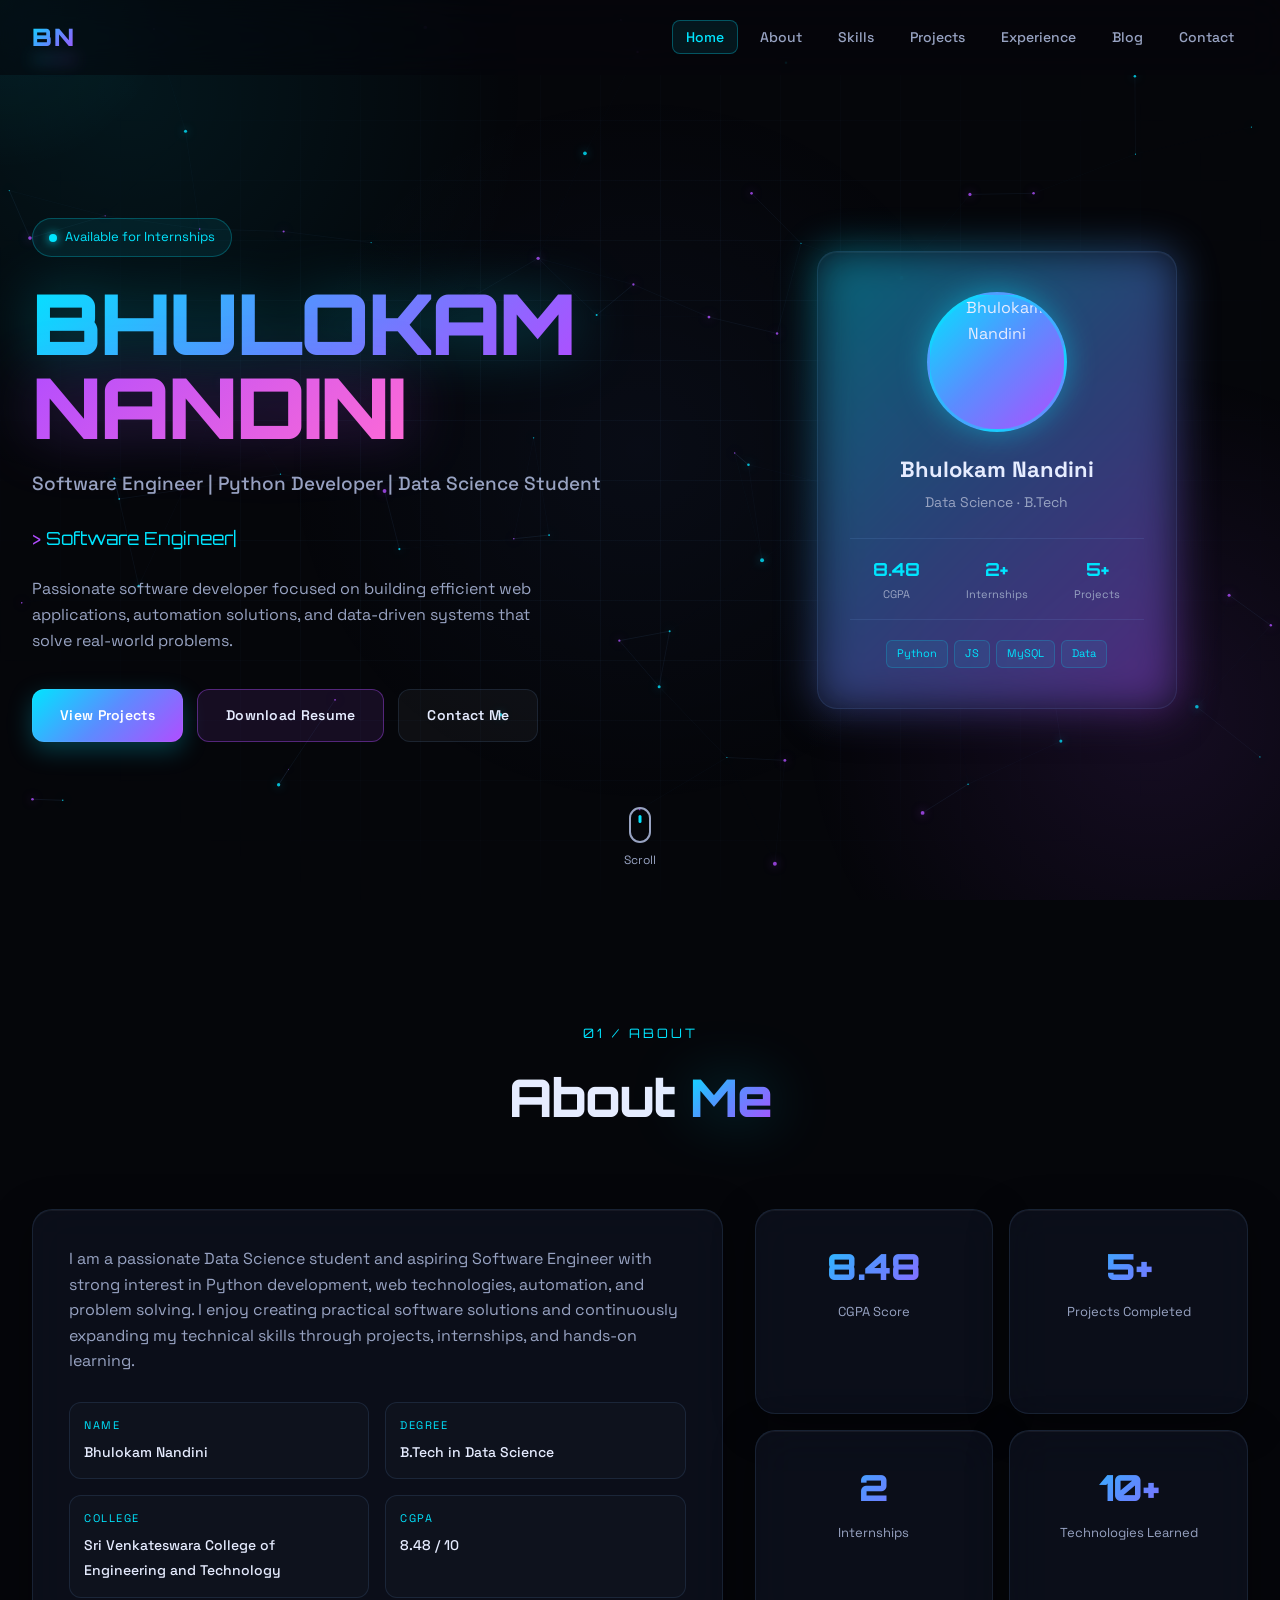
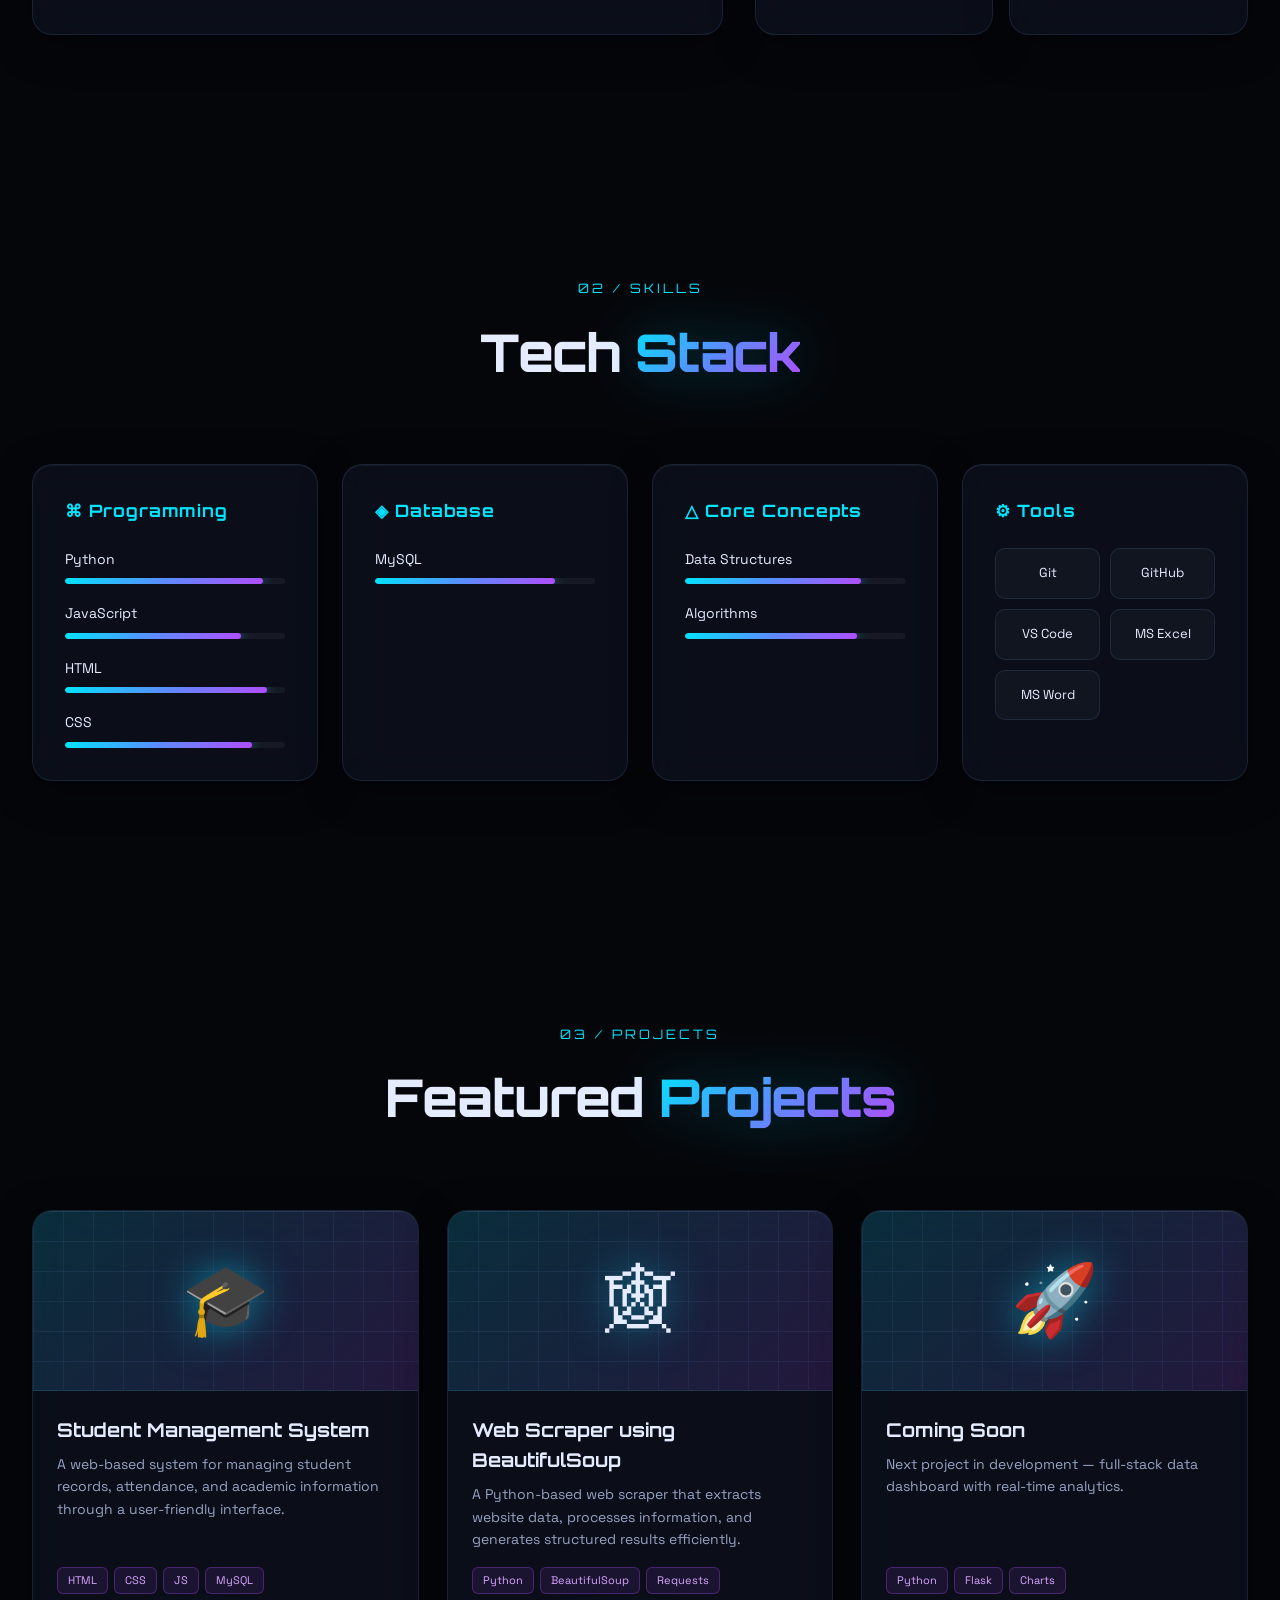
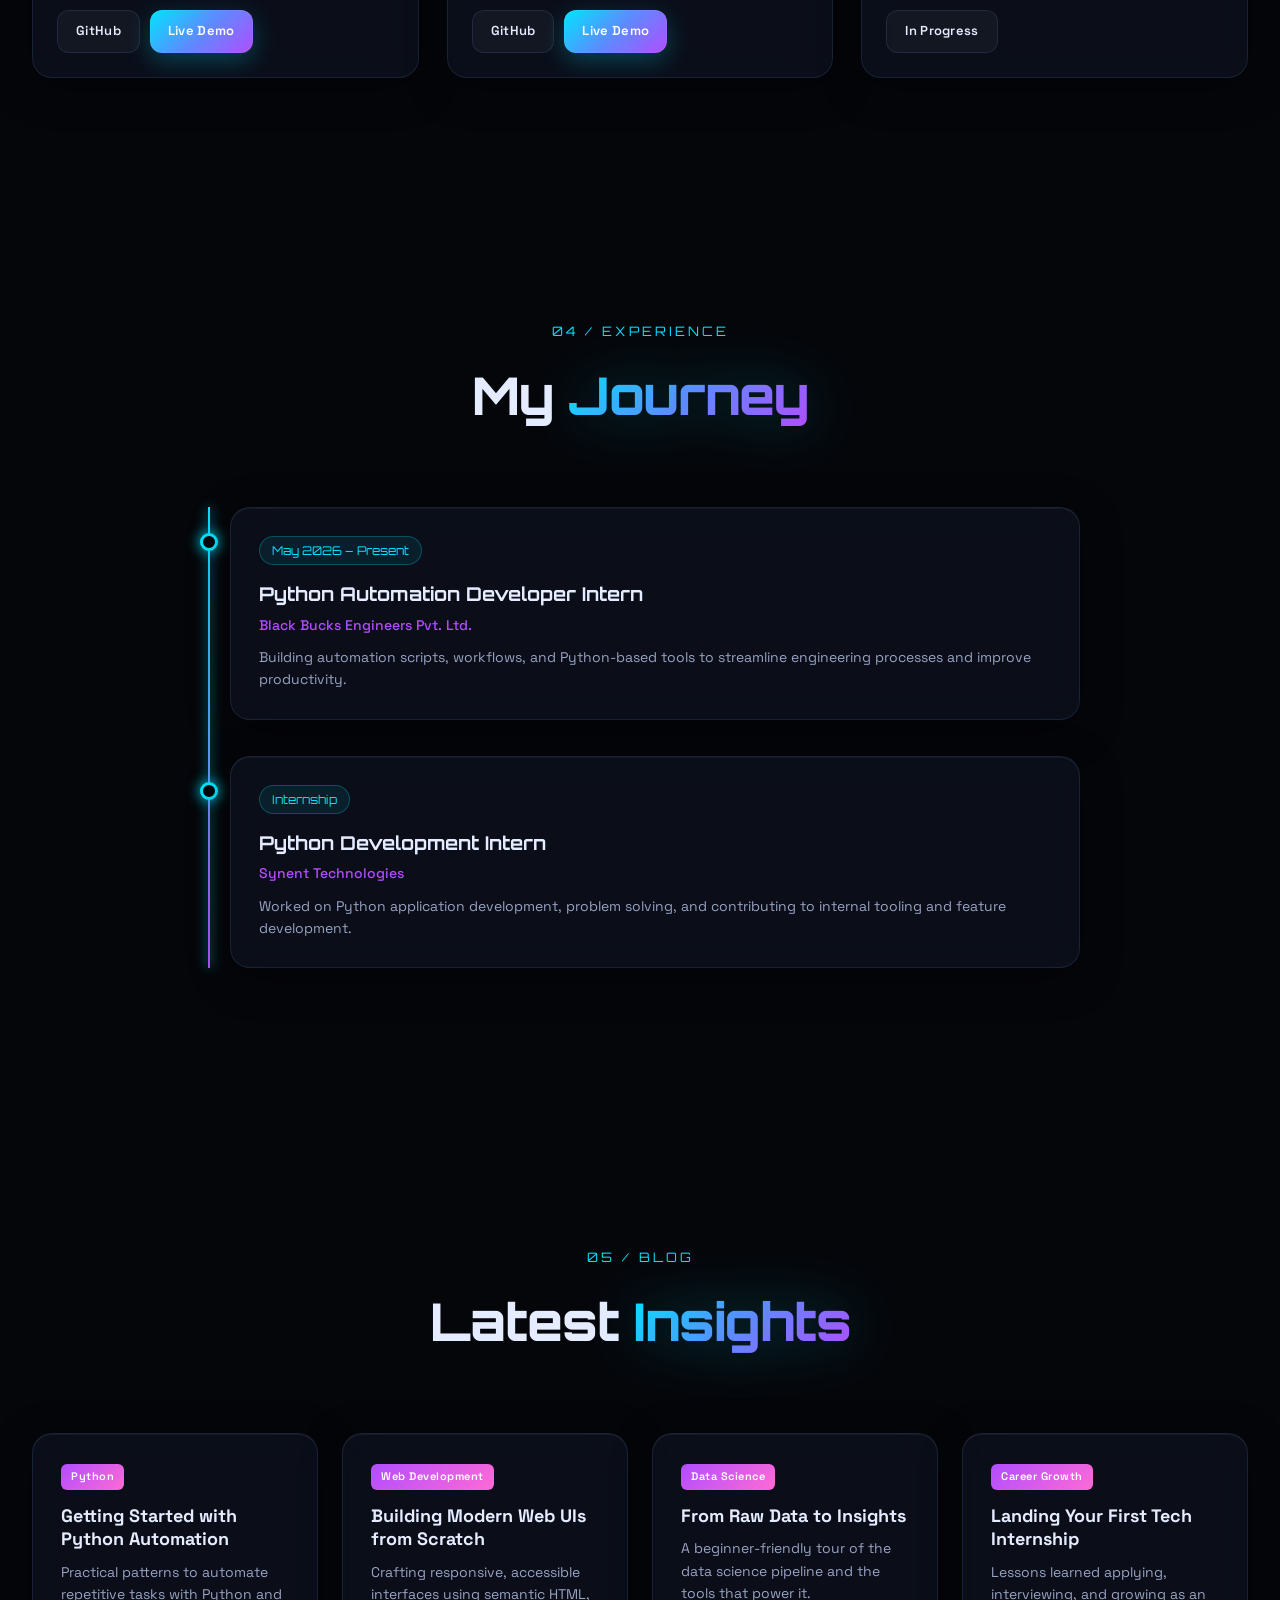
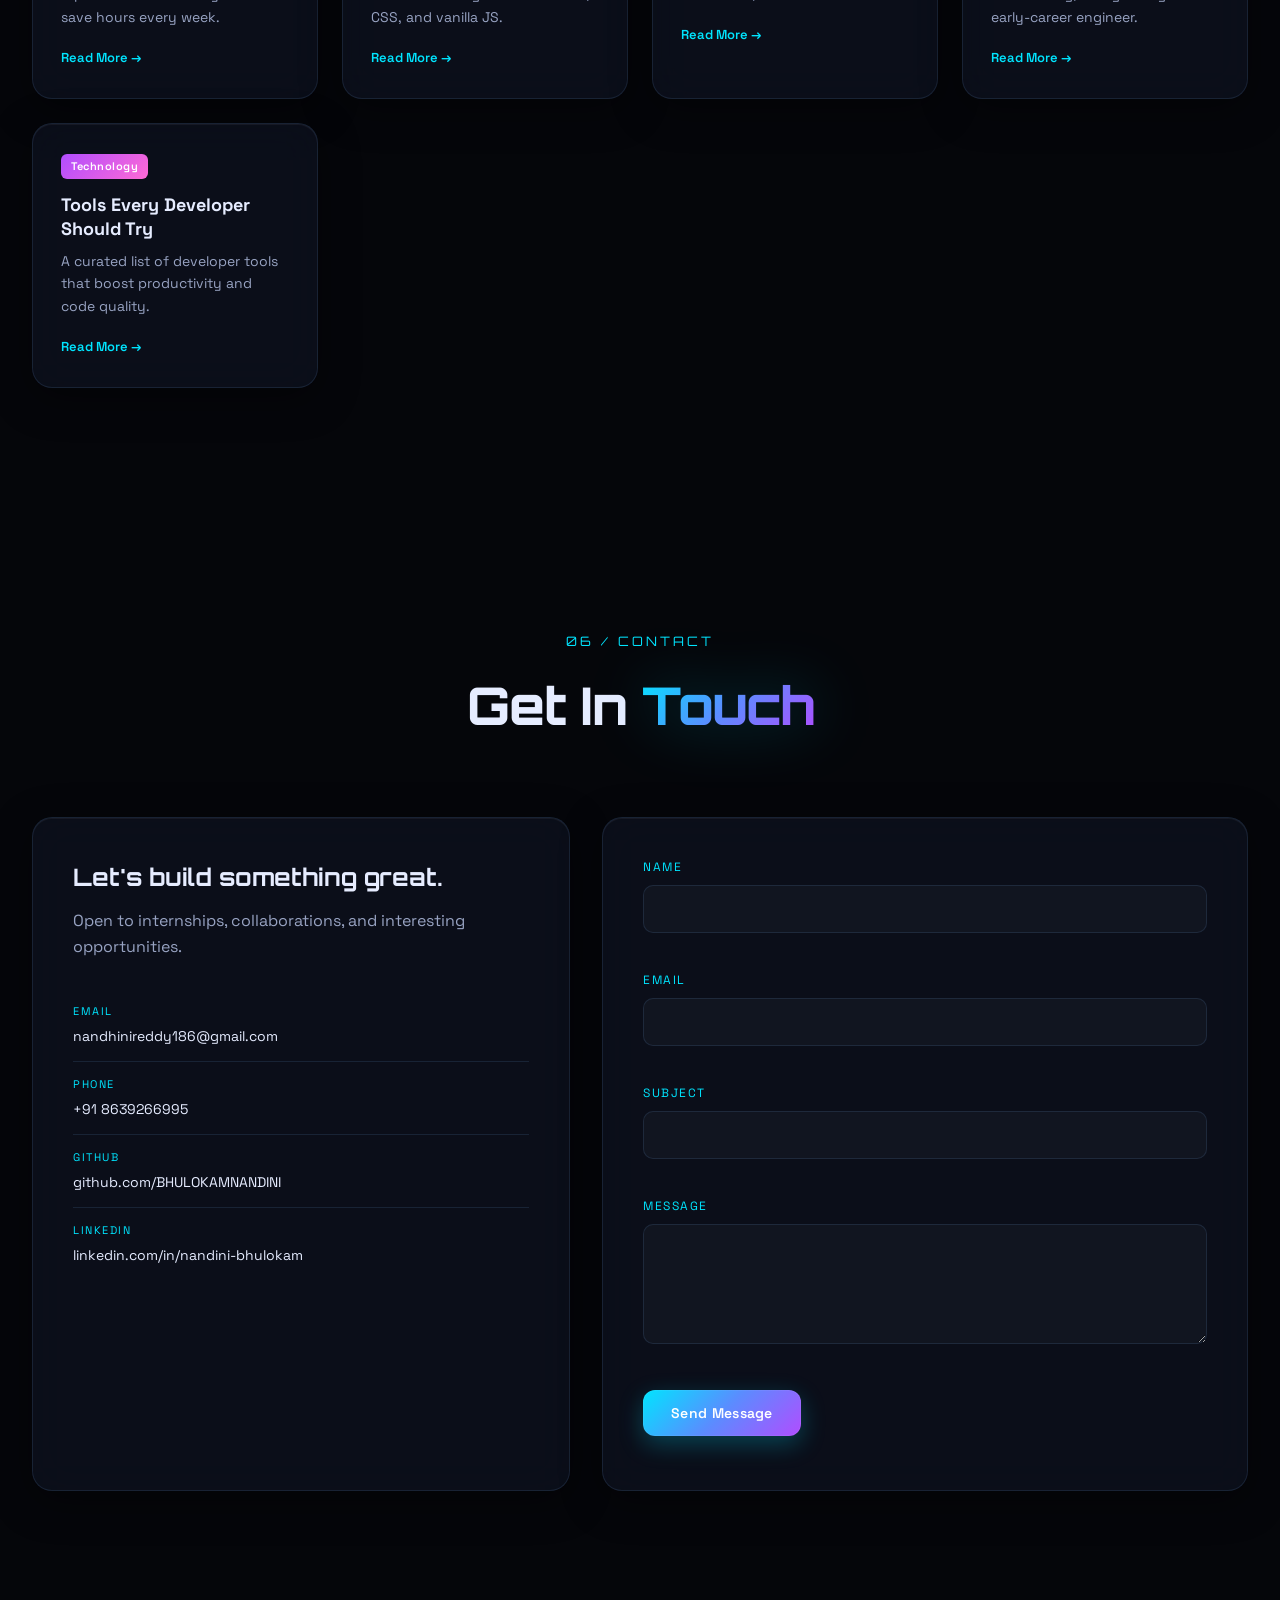
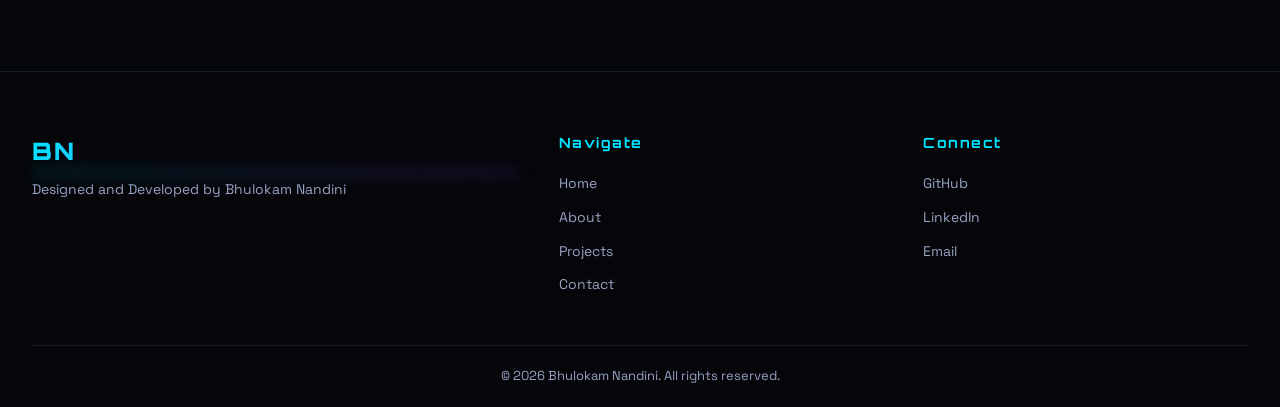
==== index.html @ 3e874768 "Add files via upload" ====
<!DOCTYPE html>
<html lang="en">
<head>
<meta charset="UTF-8" />
<meta name="viewport" content="width=device-width, initial-scale=1.0" />
<meta name="description" content="Bhulokam Nandini — Software Engineer, Python Developer & Data Science Student. Portfolio of projects, skills, and experience." />
<meta name="author" content="Bhulokam Nandini" />
<meta property="og:title" content="Bhulokam Nandini — Developer Portfolio" />
<meta property="og:description" content="Software Engineer | Python Developer | Data Science Student" />
<meta property="og:type" content="website" />
<title>Bhulokam Nandini — Developer Portfolio</title>
<link rel="preconnect" href="https://fonts.googleapis.com" />
<link rel="preconnect" href="https://fonts.gstatic.com" crossorigin />
<link href="https://fonts.googleapis.com/css2?family=Orbitron:wght@500;700;900&family=Space+Grotesk:wght@300;400;500;600;700&display=swap" rel="stylesheet" />
<link rel="stylesheet" href="/style.css" />
</head>
<body>
  <!-- Loading Screen -->
  <div class="loader" id="loader">
    <div class="loader-ring"></div>
    <div class="loader-text">BN</div>
  </div>

  <!-- Scroll Progress -->
  <div class="scroll-progress" id="scrollProgress"></div>

  <!-- Particles Background -->
  <canvas id="particles"></canvas>
  <div class="grid-bg"></div>
  <div class="cursor-glow" id="cursorGlow"></div>

  <!-- Navigation -->
  <nav class="navbar" id="navbar">
    <div class="nav-container">
      <a href="#home" class="logo">BN</a>
      <ul class="nav-links" id="navLinks">
        <li><a href="#home" class="nav-link active">Home</a></li>
        <li><a href="#about" class="nav-link">About</a></li>
        <li><a href="#skills" class="nav-link">Skills</a></li>
        <li><a href="#projects" class="nav-link">Projects</a></li>
        <li><a href="#experience" class="nav-link">Experience</a></li>
        <li><a href="#blog" class="nav-link">Blog</a></li>
        <li><a href="#contact" class="nav-link">Contact</a></li>
      </ul>
      <button class="hamburger" id="hamburger" aria-label="Menu">
        <span></span><span></span><span></span>
      </button>
    </div>
  </nav>

  <!-- Hero -->
  <section id="home" class="hero">
    <div class="hero-content">
      <div class="hero-left reveal">
        <div class="hero-badge">
          <span class="dot"></span> Available for Internships
        </div>
        <h1 class="hero-title">
          <span class="gradient-text">BHULOKAM</span><br />
          <span class="gradient-text-2">NANDINI</span>
        </h1>
        <h2 class="hero-subtitle">Software Engineer | Python Developer | Data Science Student</h2>
        <div class="typing-wrapper">
          <span class="typing-prefix">&gt; </span><span id="typingText"></span><span class="cursor-blink">|</span>
        </div>
        <p class="hero-intro">
          Passionate software developer focused on building efficient web applications, automation
          solutions, and data-driven systems that solve real-world problems.
        </p>
        <div class="hero-buttons">
          <a href="#projects" class="btn btn-primary">View Projects</a>
          <a href="/resume.pdf" download class="btn btn-secondary">Download Resume</a>
          <a href="#contact" class="btn btn-ghost">Contact Me</a>
        </div>
      </div>
      <div class="hero-right reveal">
        <div class="profile-card glass">
          <div class="profile-glow"></div>
          <div class="profile-avatar"><img src="/__l5e/assets-v1/65479c61-33d0-4bfd-a5a3-bbd1268068a1/nandini.jpg" alt="Bhulokam Nandini" /></div>
          <div class="profile-name">Bhulokam Nandini</div>
          <div class="profile-role">Data Science · B.Tech</div>
          <div class="profile-stats">
            <div><strong>8.48</strong><span>CGPA</span></div>
            <div><strong>2+</strong><span>Internships</span></div>
            <div><strong>5+</strong><span>Projects</span></div>
          </div>
          <div class="profile-tags">
            <span>Python</span><span>JS</span><span>MySQL</span><span>Data</span>
          </div>
        </div>
      </div>
    </div>
    <div class="scroll-indicator">
      <span></span>
      <p>Scroll</p>
    </div>
  </section>

  <!-- About -->
  <section id="about" class="section">
    <div class="container">
      <div class="section-header reveal">
        <span class="section-tag">01 / About</span>
        <h2 class="section-title">About <span class="gradient-text">Me</span></h2>
      </div>
      <div class="about-grid">
        <div class="about-text reveal glass">
          <p>
            I am a passionate Data Science student and aspiring Software Engineer with strong
            interest in Python development, web technologies, automation, and problem solving.
            I enjoy creating practical software solutions and continuously expanding my technical
            skills through projects, internships, and hands-on learning.
          </p>
          <div class="info-grid">
            <div><span>Name</span><strong>Bhulokam Nandini</strong></div>
            <div><span>Degree</span><strong>B.Tech in Data Science</strong></div>
            <div><span>College</span><strong>Sri Venkateswara College of Engineering and Technology</strong></div>
            <div><span>CGPA</span><strong>8.48 / 10</strong></div>
          </div>
        </div>
        <div class="stats-grid">
          <div class="stat-card glass reveal">
            <div class="stat-num" data-target="848" data-decimals="2">0</div>
            <div class="stat-label">CGPA Score</div>
          </div>
          <div class="stat-card glass reveal">
            <div class="stat-num" data-target="5">0</div>
            <div class="stat-label">Projects Completed</div>
          </div>
          <div class="stat-card glass reveal">
            <div class="stat-num" data-target="2">0</div>
            <div class="stat-label">Internships</div>
          </div>
          <div class="stat-card glass reveal">
            <div class="stat-num" data-target="10">0</div>
            <div class="stat-label">Technologies Learned</div>
          </div>
        </div>
      </div>
    </div>
  </section>

  <!-- Skills -->
  <section id="skills" class="section">
    <div class="container">
      <div class="section-header reveal">
        <span class="section-tag">02 / Skills</span>
        <h2 class="section-title">Tech <span class="gradient-text">Stack</span></h2>
      </div>
      <div class="skills-grid">
        <div class="skill-category glass reveal">
          <h3>⌘ Programming</h3>
          <div class="skill-list">
            <div class="skill"><span>Python</span><div class="bar"><i style="--w:90%"></i></div></div>
            <div class="skill"><span>JavaScript</span><div class="bar"><i style="--w:80%"></i></div></div>
            <div class="skill"><span>HTML</span><div class="bar"><i style="--w:92%"></i></div></div>
            <div class="skill"><span>CSS</span><div class="bar"><i style="--w:85%"></i></div></div>
          </div>
        </div>
        <div class="skill-category glass reveal">
          <h3>◈ Database</h3>
          <div class="skill-list">
            <div class="skill"><span>MySQL</span><div class="bar"><i style="--w:82%"></i></div></div>
          </div>
        </div>
        <div class="skill-category glass reveal">
          <h3>△ Core Concepts</h3>
          <div class="skill-list">
            <div class="skill"><span>Data Structures</span><div class="bar"><i style="--w:80%"></i></div></div>
            <div class="skill"><span>Algorithms</span><div class="bar"><i style="--w:78%"></i></div></div>
          </div>
        </div>
        <div class="skill-category glass reveal">
          <h3>⚙ Tools</h3>
          <div class="tools-grid">
            <div class="tool">Git</div>
            <div class="tool">GitHub</div>
            <div class="tool">VS Code</div>
            <div class="tool">MS Excel</div>
            <div class="tool">MS Word</div>
          </div>
        </div>
      </div>
    </div>
  </section>

  <!-- Projects -->
  <section id="projects" class="section">
    <div class="container">
      <div class="section-header reveal">
        <span class="section-tag">03 / Projects</span>
        <h2 class="section-title">Featured <span class="gradient-text">Projects</span></h2>
      </div>
      <div class="projects-grid">
        <article class="project-card glass reveal">
          <div class="project-thumb"><span>🎓</span></div>
          <h3>Student Management System</h3>
          <p>A web-based system for managing student records, attendance, and academic information through a user-friendly interface.</p>
          <div class="tech-badges"><span>HTML</span><span>CSS</span><span>JS</span><span>MySQL</span></div>
          <div class="project-links">
            <a href="https://github.com/BHULOKAMNANDINI" target="_blank" rel="noopener" class="btn btn-ghost btn-sm">GitHub</a>
            <a href="#" class="btn btn-primary btn-sm">Live Demo</a>
          </div>
        </article>
        <article class="project-card glass reveal">
          <div class="project-thumb"><span>🕸</span></div>
          <h3>Web Scraper using BeautifulSoup</h3>
          <p>A Python-based web scraper that extracts website data, processes information, and generates structured results efficiently.</p>
          <div class="tech-badges"><span>Python</span><span>BeautifulSoup</span><span>Requests</span></div>
          <div class="project-links">
            <a href="https://github.com/BHULOKAMNANDINI" target="_blank" rel="noopener" class="btn btn-ghost btn-sm">GitHub</a>
            <a href="#" class="btn btn-primary btn-sm">Live Demo</a>
          </div>
        </article>
        <article class="project-card glass reveal coming-soon">
          <div class="project-thumb"><span>🚀</span></div>
          <h3>Coming Soon</h3>
          <p>Next project in development — full-stack data dashboard with real-time analytics.</p>
          <div class="tech-badges"><span>Python</span><span>Flask</span><span>Charts</span></div>
          <div class="project-links">
            <a href="#" class="btn btn-ghost btn-sm">In Progress</a>
          </div>
        </article>
      </div>
    </div>
  </section>

  <!-- Experience -->
  <section id="experience" class="section">
    <div class="container">
      <div class="section-header reveal">
        <span class="section-tag">04 / Experience</span>
        <h2 class="section-title">My <span class="gradient-text">Journey</span></h2>
      </div>
      <div class="timeline">
        <div class="timeline-item reveal">
          <div class="timeline-dot"></div>
          <div class="timeline-card glass">
            <span class="timeline-date">May 2026 – Present</span>
            <h3>Python Automation Developer Intern</h3>
            <h4>Black Bucks Engineers Pvt. Ltd.</h4>
            <p>Building automation scripts, workflows, and Python-based tools to streamline engineering processes and improve productivity.</p>
          </div>
        </div>
        <div class="timeline-item reveal">
          <div class="timeline-dot"></div>
          <div class="timeline-card glass">
            <span class="timeline-date">Internship</span>
            <h3>Python Development Intern</h3>
            <h4>Synent Technologies</h4>
            <p>Worked on Python application development, problem solving, and contributing to internal tooling and feature development.</p>
          </div>
        </div>
      </div>
    </div>
  </section>

  <!-- Blog -->
  <section id="blog" class="section">
    <div class="container">
      <div class="section-header reveal">
        <span class="section-tag">05 / Blog</span>
        <h2 class="section-title">Latest <span class="gradient-text">Insights</span></h2>
      </div>
      <div class="blog-grid">
        <article class="blog-card glass reveal">
          <span class="blog-cat">Python</span>
          <h3>Getting Started with Python Automation</h3>
          <p>Practical patterns to automate repetitive tasks with Python and save hours every week.</p>
          <a href="#" class="read-more">Read More →</a>
        </article>
        <article class="blog-card glass reveal">
          <span class="blog-cat">Web Development</span>
          <h3>Building Modern Web UIs from Scratch</h3>
          <p>Crafting responsive, accessible interfaces using semantic HTML, CSS, and vanilla JS.</p>
          <a href="#" class="read-more">Read More →</a>
        </article>
        <article class="blog-card glass reveal">
          <span class="blog-cat">Data Science</span>
          <h3>From Raw Data to Insights</h3>
          <p>A beginner-friendly tour of the data science pipeline and the tools that power it.</p>
          <a href="#" class="read-more">Read More →</a>
        </article>
        <article class="blog-card glass reveal">
          <span class="blog-cat">Career Growth</span>
          <h3>Landing Your First Tech Internship</h3>
          <p>Lessons learned applying, interviewing, and growing as an early-career engineer.</p>
          <a href="#" class="read-more">Read More →</a>
        </article>
        <article class="blog-card glass reveal">
          <span class="blog-cat">Technology</span>
          <h3>Tools Every Developer Should Try</h3>
          <p>A curated list of developer tools that boost productivity and code quality.</p>
          <a href="#" class="read-more">Read More →</a>
        </article>
      </div>
    </div>
  </section>

  <!-- Contact -->
  <section id="contact" class="section">
    <div class="container">
      <div class="section-header reveal">
        <span class="section-tag">06 / Contact</span>
        <h2 class="section-title">Get In <span class="gradient-text">Touch</span></h2>
      </div>
      <div class="contact-grid">
        <div class="contact-info glass reveal">
          <h3>Let's build something great.</h3>
          <p>Open to internships, collaborations, and interesting opportunities.</p>
          <ul>
            <li><span>Email</span><a href="mailto:nandhinireddy186@gmail.com">nandhinireddy186@gmail.com</a></li>
            <li><span>Phone</span><a href="tel:+918639266995">+91 8639266995</a></li>
            <li><span>GitHub</span><a href="https://github.com/BHULOKAMNANDINI" target="_blank" rel="noopener">github.com/BHULOKAMNANDINI</a></li>
            <li><span>LinkedIn</span><a href="https://linkedin.com/in/nandini-bhulokam-a27114377" target="_blank" rel="noopener">linkedin.com/in/nandini-bhulokam</a></li>
          </ul>
        </div>
        <form class="contact-form glass reveal" id="contactForm" novalidate>
          <div class="form-group">
            <label for="name">Name</label>
            <input type="text" id="name" name="name" required maxlength="100" />
            <small class="error"></small>
          </div>
          <div class="form-group">
            <label for="email">Email</label>
            <input type="email" id="email" name="email" required maxlength="255" />
            <small class="error"></small>
          </div>
          <div class="form-group">
            <label for="subject">Subject</label>
            <input type="text" id="subject" name="subject" required maxlength="150" />
            <small class="error"></small>
          </div>
          <div class="form-group">
            <label for="message">Message</label>
            <textarea id="message" name="message" rows="5" required maxlength="1000"></textarea>
            <small class="error"></small>
          </div>
          <button type="submit" class="btn btn-primary">Send Message</button>
          <p class="form-status" id="formStatus"></p>
        </form>
      </div>
    </div>
  </section>

  <!-- Footer -->
  <footer class="footer">
    <div class="container footer-grid">
      <div>
        <div class="logo">BN</div>
        <p>Designed and Developed by Bhulokam Nandini</p>
      </div>
      <div>
        <h4>Navigate</h4>
        <ul>
          <li><a href="#home">Home</a></li>
          <li><a href="#about">About</a></li>
          <li><a href="#projects">Projects</a></li>
          <li><a href="#contact">Contact</a></li>
        </ul>
      </div>
      <div>
        <h4>Connect</h4>
        <ul>
          <li><a href="https://github.com/BHULOKAMNANDINI" target="_blank" rel="noopener">GitHub</a></li>
          <li><a href="https://linkedin.com/in/nandini-bhulokam-a27114377" target="_blank" rel="noopener">LinkedIn</a></li>
          <li><a href="mailto:nandhinireddy186@gmail.com">Email</a></li>
        </ul>
      </div>
    </div>
    <div class="footer-bottom">© <span id="year"></span> Bhulokam Nandini. All rights reserved.</div>
  </footer>

  <button class="scroll-top" id="scrollTop" aria-label="Scroll to top">↑</button>

  <script src="/script.js"></script>
</body>
</html>
---- style.css ----
/* ============================================
   BHULOKAM NANDINI — Portfolio
   Futuristic Dark Theme
   ============================================ */

* { margin: 0; padding: 0; box-sizing: border-box; }

:root {
  --bg: #05060a;
  --bg-2: #0a0e1a;
  --surface: rgba(15, 20, 35, 0.6);
  --border: rgba(120, 180, 255, 0.12);
  --text: #e6ecff;
  --text-dim: #98a3c2;
  --cyan: #00e5ff;
  --purple: #b14dff;
  --blue: #5b8cff;
  --pink: #ff6ad5;
  --grad-1: linear-gradient(135deg, #00e5ff 0%, #5b8cff 50%, #b14dff 100%);
  --grad-2: linear-gradient(135deg, #b14dff 0%, #ff6ad5 100%);
  --glow-cyan: 0 0 30px rgba(0, 229, 255, 0.4);
  --glow-purple: 0 0 30px rgba(177, 77, 255, 0.4);
}

html { scroll-behavior: smooth; }

body {
  font-family: 'Space Grotesk', system-ui, sans-serif;
  background: var(--bg);
  color: var(--text);
  line-height: 1.6;
  overflow-x: hidden;
  min-height: 100vh;
  position: relative;
}

body::before {
  content: '';
  position: fixed; inset: 0;
  background:
    radial-gradient(800px circle at 10% 10%, rgba(0,229,255,0.08), transparent 50%),
    radial-gradient(700px circle at 90% 80%, rgba(177,77,255,0.1), transparent 50%),
    radial-gradient(600px circle at 50% 50%, rgba(91,140,255,0.05), transparent 60%);
  z-index: -2;
  pointer-events: none;
}

/* Grid background */
.grid-bg {
  position: fixed; inset: 0;
  background-image:
    linear-gradient(rgba(120,180,255,0.04) 1px, transparent 1px),
    linear-gradient(90deg, rgba(120,180,255,0.04) 1px, transparent 1px);
  background-size: 60px 60px;
  z-index: -1;
  pointer-events: none;
  mask-image: radial-gradient(ellipse at center, black 30%, transparent 80%);
}

#particles {
  position: fixed; inset: 0;
  width: 100%; height: 100%;
  z-index: -1; pointer-events: none;
}

/* Cursor glow */
.cursor-glow {
  position: fixed;
  width: 400px; height: 400px;
  border-radius: 50%;
  background: radial-gradient(circle, rgba(0,229,255,0.08), transparent 60%);
  pointer-events: none;
  transform: translate(-50%, -50%);
  transition: opacity 0.3s;
  z-index: 0;
  mix-blend-mode: screen;
}

/* Loader */
.loader {
  position: fixed; inset: 0;
  background: var(--bg);
  display: flex; flex-direction: column;
  align-items: center; justify-content: center;
  z-index: 9999;
  transition: opacity 0.6s ease, visibility 0.6s;
}
.loader.hide { opacity: 0; visibility: hidden; }
.loader-ring {
  width: 70px; height: 70px;
  border: 2px solid rgba(0,229,255,0.15);
  border-top-color: var(--cyan);
  border-right-color: var(--purple);
  border-radius: 50%;
  animation: spin 1s linear infinite;
}
.loader-text {
  margin-top: 24px;
  font-family: 'Orbitron', sans-serif;
  font-size: 28px; font-weight: 900;
  background: var(--grad-1);
  -webkit-background-clip: text;
  background-clip: text;
  color: transparent;
  letter-spacing: 4px;
}
@keyframes spin { to { transform: rotate(360deg); } }

/* Scroll progress */
.scroll-progress {
  position: fixed; top: 0; left: 0;
  height: 3px; width: 0%;
  background: var(--grad-1);
  z-index: 9998;
  box-shadow: var(--glow-cyan);
  transition: width 0.1s;
}

/* Navbar */
.navbar {
  position: fixed; top: 0; left: 0; right: 0;
  z-index: 1000;
  padding: 18px 0;
  background: rgba(5, 6, 10, 0.6);
  backdrop-filter: blur(20px) saturate(140%);
  -webkit-backdrop-filter: blur(20px) saturate(140%);
  border-bottom: 1px solid transparent;
  transition: all 0.3s;
}
.navbar.scrolled {
  padding: 12px 0;
  border-bottom-color: var(--border);
  background: rgba(5, 6, 10, 0.85);
}
.nav-container {
  max-width: 1280px; margin: 0 auto;
  padding: 0 32px;
  display: flex; align-items: center; justify-content: space-between;
}
.logo {
  font-family: 'Orbitron', sans-serif;
  font-weight: 900; font-size: 24px;
  text-decoration: none;
  background: var(--grad-1);
  -webkit-background-clip: text;
  background-clip: text;
  color: transparent;
  letter-spacing: 2px;
  position: relative;
}
.logo::after {
  content: ''; position: absolute;
  bottom: -4px; left: 0;
  width: 100%; height: 2px;
  background: var(--grad-1);
  filter: blur(8px); opacity: 0.7;
}
.nav-links {
  display: flex; gap: 8px; list-style: none;
}
.nav-link {
  position: relative;
  padding: 8px 14px;
  color: var(--text-dim);
  text-decoration: none;
  font-size: 14px; font-weight: 500;
  border-radius: 8px;
  transition: all 0.3s;
}
.nav-link:hover { color: var(--text); }
.nav-link.active {
  color: var(--cyan);
  background: rgba(0, 229, 255, 0.08);
}
.nav-link.active::before {
  content: ''; position: absolute;
  inset: 0; border-radius: 8px;
  box-shadow: inset 0 0 0 1px rgba(0,229,255,0.3);
}

.hamburger {
  display: none;
  flex-direction: column; gap: 5px;
  background: none; border: none; cursor: pointer;
  padding: 8px;
}
.hamburger span {
  width: 26px; height: 2px;
  background: var(--text);
  border-radius: 2px;
  transition: all 0.3s;
}
.hamburger.open span:nth-child(1) { transform: translateY(7px) rotate(45deg); }
.hamburger.open span:nth-child(2) { opacity: 0; }
.hamburger.open span:nth-child(3) { transform: translateY(-7px) rotate(-45deg); }

/* Glass utility */
.glass {
  background: var(--surface);
  border: 1px solid var(--border);
  border-radius: 20px;
  backdrop-filter: blur(20px) saturate(140%);
  -webkit-backdrop-filter: blur(20px) saturate(140%);
  box-shadow: 0 10px 40px rgba(0, 0, 0, 0.4),
              inset 0 1px 0 rgba(255, 255, 255, 0.05);
}

/* Buttons */
.btn {
  display: inline-flex; align-items: center; justify-content: center;
  padding: 14px 28px;
  border-radius: 12px;
  font-family: inherit;
  font-weight: 600; font-size: 14px;
  text-decoration: none; cursor: pointer;
  border: none;
  transition: all 0.3s cubic-bezier(0.4, 0, 0.2, 1);
  position: relative;
  letter-spacing: 0.3px;
  white-space: nowrap;
}
.btn-sm { padding: 10px 18px; font-size: 13px; }
.btn-primary {
  background: var(--grad-1);
  color: #fff;
  box-shadow: 0 8px 25px rgba(0, 229, 255, 0.25),
              0 0 0 1px rgba(255,255,255,0.05) inset;
}
.btn-primary:hover {
  transform: translateY(-2px);
  box-shadow: 0 12px 35px rgba(0, 229, 255, 0.45), var(--glow-purple);
}
.btn-secondary {
  background: rgba(177, 77, 255, 0.1);
  color: var(--text);
  border: 1px solid rgba(177, 77, 255, 0.4);
}
.btn-secondary:hover {
  background: rgba(177, 77, 255, 0.18);
  box-shadow: var(--glow-purple);
  transform: translateY(-2px);
}
.btn-ghost {
  background: rgba(255, 255, 255, 0.04);
  color: var(--text);
  border: 1px solid var(--border);
}
.btn-ghost:hover {
  background: rgba(0, 229, 255, 0.08);
  border-color: rgba(0, 229, 255, 0.4);
  color: var(--cyan);
}

/* Hero */
.hero {
  min-height: 100vh;
  display: flex; align-items: center;
  padding: 140px 32px 80px;
  position: relative;
}
.hero-content {
  max-width: 1280px; margin: 0 auto;
  width: 100%;
  display: grid;
  grid-template-columns: 1.3fr 1fr;
  gap: 60px;
  align-items: center;
}
.hero-badge {
  display: inline-flex; align-items: center; gap: 8px;
  padding: 8px 16px;
  background: rgba(0, 229, 255, 0.08);
  border: 1px solid rgba(0, 229, 255, 0.25);
  border-radius: 999px;
  font-size: 13px;
  color: var(--cyan);
  margin-bottom: 24px;
}
.hero-badge .dot {
  width: 8px; height: 8px;
  background: var(--cyan);
  border-radius: 50%;
  box-shadow: 0 0 10px var(--cyan);
  animation: pulse 2s infinite;
}
@keyframes pulse {
  0%, 100% { opacity: 1; transform: scale(1); }
  50% { opacity: 0.5; transform: scale(1.2); }
}
.hero-title {
  font-family: 'Orbitron', sans-serif;
  font-size: clamp(40px, 7vw, 84px);
  font-weight: 900;
  line-height: 1; letter-spacing: -2px;
  margin-bottom: 20px;
}
.gradient-text {
  background: var(--grad-1);
  -webkit-background-clip: text;
  background-clip: text;
  color: transparent;
  filter: drop-shadow(0 0 30px rgba(0, 229, 255, 0.3));
}
.gradient-text-2 {
  background: var(--grad-2);
  -webkit-background-clip: text;
  background-clip: text;
  color: transparent;
  filter: drop-shadow(0 0 30px rgba(177, 77, 255, 0.3));
}
.hero-subtitle {
  font-size: clamp(16px, 1.6vw, 19px);
  color: var(--text-dim);
  font-weight: 500;
  margin-bottom: 24px;
}
.typing-wrapper {
  font-family: 'Orbitron', monospace;
  font-size: 18px;
  color: var(--cyan);
  margin-bottom: 24px;
  min-height: 28px;
}
.typing-prefix { color: var(--purple); }
.cursor-blink { animation: blink 1s infinite; color: var(--cyan); }
@keyframes blink { 50% { opacity: 0; } }
.hero-intro {
  max-width: 540px;
  color: var(--text-dim);
  font-size: 16px;
  margin-bottom: 36px;
}
.hero-buttons {
  display: flex; flex-wrap: wrap; gap: 14px;
}

/* Profile card */
.hero-right { display: flex; justify-content: center; }
.profile-card {
  padding: 40px 32px;
  width: 100%; max-width: 360px;
  position: relative;
  text-align: center;
  animation: float 6s ease-in-out infinite;
}
@keyframes float {
  0%, 100% { transform: translateY(0); }
  50% { transform: translateY(-15px); }
}
.profile-glow {
  position: absolute;
  inset: -2px;
  border-radius: 20px;
  background: var(--grad-1);
  filter: blur(20px);
  opacity: 0.4;
  z-index: -1;
  animation: glowPulse 4s ease-in-out infinite;
}
@keyframes glowPulse {
  0%, 100% { opacity: 0.3; }
  50% { opacity: 0.6; }
}
.profile-avatar {
  width: 140px; height: 140px;
  margin: 0 auto 20px;
  border-radius: 50%;
  background: var(--grad-1);
  overflow: hidden;
  box-shadow: var(--glow-cyan);
  border: 3px solid rgba(0, 229, 255, 0.4);
}
.profile-avatar img {
  width: 100%; height: 100%;
  object-fit: cover;
  display: block;
}
.profile-name { font-size: 22px; font-weight: 700; margin-bottom: 4px; }
.profile-role { color: var(--text-dim); font-size: 14px; margin-bottom: 24px; }
.profile-stats {
  display: grid; grid-template-columns: repeat(3, 1fr);
  gap: 8px; margin-bottom: 20px;
  padding: 16px 0;
  border-top: 1px solid var(--border);
  border-bottom: 1px solid var(--border);
}
.profile-stats div { display: flex; flex-direction: column; }
.profile-stats strong {
  color: var(--cyan); font-size: 18px; font-family: 'Orbitron', sans-serif;
}
.profile-stats span { font-size: 11px; color: var(--text-dim); margin-top: 2px; }
.profile-tags {
  display: flex; flex-wrap: wrap; gap: 6px; justify-content: center;
}
.profile-tags span {
  padding: 4px 10px;
  background: rgba(0,229,255,0.08);
  border: 1px solid rgba(0,229,255,0.2);
  border-radius: 6px;
  font-size: 11px;
  color: var(--cyan);
}

.scroll-indicator {
  position: absolute;
  bottom: 30px; left: 50%;
  transform: translateX(-50%);
  text-align: center;
  color: var(--text-dim);
  font-size: 12px;
}
.scroll-indicator span {
  display: block;
  width: 22px; height: 36px;
  border: 2px solid var(--text-dim);
  border-radius: 12px;
  margin: 0 auto 8px;
  position: relative;
}
.scroll-indicator span::after {
  content: '';
  position: absolute;
  top: 6px; left: 50%;
  width: 3px; height: 8px;
  background: var(--cyan);
  border-radius: 2px;
  transform: translateX(-50%);
  animation: scrollDot 2s infinite;
}
@keyframes scrollDot {
  0% { opacity: 1; transform: translate(-50%, 0); }
  100% { opacity: 0; transform: translate(-50%, 14px); }
}

/* Sections */
.section {
  padding: 120px 32px;
  position: relative;
}
.container { max-width: 1280px; margin: 0 auto; }
.section-header { text-align: center; margin-bottom: 70px; }
.section-tag {
  display: inline-block;
  font-family: 'Orbitron', monospace;
  color: var(--cyan);
  font-size: 13px;
  letter-spacing: 3px;
  margin-bottom: 12px;
  text-transform: uppercase;
}
.section-title {
  font-family: 'Orbitron', sans-serif;
  font-size: clamp(32px, 5vw, 52px);
  font-weight: 800;
  letter-spacing: -1px;
}

/* About */
.about-grid {
  display: grid;
  grid-template-columns: 1.4fr 1fr;
  gap: 32px;
}
.about-text {
  padding: 36px;
}
.about-text p {
  color: var(--text-dim);
  font-size: 16px;
  margin-bottom: 28px;
}
.info-grid {
  display: grid;
  grid-template-columns: 1fr 1fr;
  gap: 16px;
}
.info-grid div {
  padding: 14px;
  background: rgba(255,255,255,0.02);
  border: 1px solid var(--border);
  border-radius: 12px;
}
.info-grid span {
  display: block;
  font-size: 11px;
  color: var(--cyan);
  text-transform: uppercase;
  letter-spacing: 1.5px;
  margin-bottom: 4px;
}
.info-grid strong { font-size: 14px; color: var(--text); font-weight: 500; }

.stats-grid {
  display: grid;
  grid-template-columns: 1fr 1fr;
  gap: 16px;
}
.stat-card {
  padding: 28px 20px;
  text-align: center;
  transition: all 0.3s;
}
.stat-card:hover {
  transform: translateY(-6px);
  border-color: rgba(0, 229, 255, 0.4);
  box-shadow: var(--glow-cyan);
}
.stat-num {
  font-family: 'Orbitron', sans-serif;
  font-size: 36px;
  font-weight: 900;
  background: var(--grad-1);
  -webkit-background-clip: text;
  background-clip: text;
  color: transparent;
  margin-bottom: 6px;
}
.stat-label { color: var(--text-dim); font-size: 13px; }

/* Skills */
.skills-grid {
  display: grid;
  grid-template-columns: repeat(auto-fit, minmax(280px, 1fr));
  gap: 24px;
}
.skill-category { padding: 32px; transition: all 0.3s; }
.skill-category:hover {
  transform: translateY(-4px);
  border-color: rgba(177, 77, 255, 0.3);
  box-shadow: var(--glow-purple);
}
.skill-category h3 {
  font-family: 'Orbitron', sans-serif;
  font-size: 17px;
  margin-bottom: 24px;
  color: var(--cyan);
  letter-spacing: 1px;
}
.skill-list { display: flex; flex-direction: column; gap: 18px; }
.skill span {
  display: block;
  font-size: 14px;
  margin-bottom: 8px;
  color: var(--text);
}
.bar {
  height: 6px;
  background: rgba(255,255,255,0.05);
  border-radius: 999px;
  overflow: hidden;
  position: relative;
}
.bar i {
  display: block;
  height: 100%;
  width: 0;
  background: var(--grad-1);
  border-radius: 999px;
  box-shadow: 0 0 12px rgba(0,229,255,0.6);
  transition: width 1.4s cubic-bezier(0.2, 0.8, 0.2, 1);
}
.bar.in-view i { width: var(--w); }
.tools-grid {
  display: grid;
  grid-template-columns: repeat(auto-fill, minmax(90px, 1fr));
  gap: 10px;
}
.tool {
  padding: 14px 8px;
  text-align: center;
  background: rgba(255,255,255,0.03);
  border: 1px solid var(--border);
  border-radius: 10px;
  font-size: 13px;
  transition: all 0.3s;
  cursor: default;
}
.tool:hover {
  background: rgba(0, 229, 255, 0.08);
  border-color: rgba(0, 229, 255, 0.4);
  color: var(--cyan);
  transform: translateY(-2px);
}

/* Projects */
.projects-grid {
  display: grid;
  grid-template-columns: repeat(auto-fit, minmax(320px, 1fr));
  gap: 28px;
}
.project-card {
  padding: 0;
  overflow: hidden;
  display: flex; flex-direction: column;
  transition: all 0.4s;
}
.project-card:hover {
  transform: translateY(-8px);
  border-color: rgba(0, 229, 255, 0.4);
  box-shadow: 0 20px 50px rgba(0, 229, 255, 0.15), var(--glow-purple);
}
.project-thumb {
  height: 180px;
  background: linear-gradient(135deg, rgba(0,229,255,0.15), rgba(177,77,255,0.15));
  border-bottom: 1px solid var(--border);
  display: flex; align-items: center; justify-content: center;
  font-size: 70px;
  position: relative;
  overflow: hidden;
}
.project-thumb::before {
  content: '';
  position: absolute; inset: 0;
  background:
    linear-gradient(rgba(120,180,255,0.08) 1px, transparent 1px),
    linear-gradient(90deg, rgba(120,180,255,0.08) 1px, transparent 1px);
  background-size: 30px 30px;
}
.project-thumb span { position: relative; filter: drop-shadow(0 0 20px rgba(0,229,255,0.5)); }
.project-card h3 {
  padding: 24px 24px 8px;
  font-size: 19px;
  font-family: 'Orbitron', sans-serif;
}
.project-card p {
  padding: 0 24px 16px;
  color: var(--text-dim);
  font-size: 14px;
  flex: 1;
}
.tech-badges {
  padding: 0 24px 16px;
  display: flex; flex-wrap: wrap; gap: 6px;
}
.tech-badges span {
  padding: 4px 10px;
  background: rgba(177, 77, 255, 0.1);
  border: 1px solid rgba(177, 77, 255, 0.3);
  border-radius: 6px;
  font-size: 11px;
  color: #d8a7ff;
}
.project-links {
  padding: 0 24px 24px;
  display: flex; gap: 10px; flex-wrap: wrap;
}
.coming-soon { opacity: 0.75; }

/* Timeline */
.timeline {
  position: relative;
  max-width: 880px;
  margin: 0 auto;
  padding-left: 30px;
}
.timeline::before {
  content: '';
  position: absolute;
  left: 8px; top: 0; bottom: 0;
  width: 2px;
  background: linear-gradient(180deg, var(--cyan), var(--purple));
  box-shadow: 0 0 12px var(--cyan);
}
.timeline-item {
  position: relative;
  margin-bottom: 36px;
}
.timeline-dot {
  position: absolute;
  left: -30px; top: 26px;
  width: 18px; height: 18px;
  background: var(--bg);
  border: 3px solid var(--cyan);
  border-radius: 50%;
  box-shadow: 0 0 14px var(--cyan);
}
.timeline-card {
  padding: 28px;
  transition: all 0.3s;
}
.timeline-card:hover {
  transform: translateX(6px);
  border-color: rgba(0, 229, 255, 0.4);
}
.timeline-date {
  display: inline-block;
  padding: 4px 12px;
  background: rgba(0,229,255,0.08);
  border: 1px solid rgba(0,229,255,0.25);
  border-radius: 999px;
  font-size: 12px;
  color: var(--cyan);
  margin-bottom: 14px;
  font-family: 'Orbitron', monospace;
}
.timeline-card h3 {
  font-size: 19px;
  font-family: 'Orbitron', sans-serif;
  margin-bottom: 4px;
}
.timeline-card h4 {
  color: var(--purple);
  font-size: 14px;
  font-weight: 500;
  margin-bottom: 10px;
}
.timeline-card p { color: var(--text-dim); font-size: 14px; }

/* Blog */
.blog-grid {
  display: grid;
  grid-template-columns: repeat(auto-fit, minmax(280px, 1fr));
  gap: 24px;
}
.blog-card { padding: 28px; transition: all 0.3s; }
.blog-card:hover {
  transform: translateY(-6px);
  border-color: rgba(0, 229, 255, 0.4);
}
.blog-cat {
  display: inline-block;
  padding: 4px 10px;
  background: var(--grad-2);
  border-radius: 6px;
  font-size: 11px;
  color: #fff;
  margin-bottom: 14px;
  font-weight: 600;
  letter-spacing: 0.5px;
}
.blog-card h3 { font-size: 18px; margin-bottom: 10px; line-height: 1.3; }
.blog-card p { color: var(--text-dim); font-size: 14px; margin-bottom: 16px; }
.read-more {
  color: var(--cyan);
  text-decoration: none;
  font-size: 13px;
  font-weight: 600;
  transition: gap 0.3s;
}
.read-more:hover { text-shadow: 0 0 10px var(--cyan); }

/* Contact */
.contact-grid {
  display: grid;
  grid-template-columns: 1fr 1.2fr;
  gap: 32px;
}
.contact-info { padding: 40px; }
.contact-info h3 {
  font-family: 'Orbitron', sans-serif;
  font-size: 24px;
  margin-bottom: 12px;
}
.contact-info > p { color: var(--text-dim); margin-bottom: 30px; }
.contact-info ul { list-style: none; }
.contact-info li {
  padding: 14px 0;
  border-bottom: 1px solid var(--border);
  display: flex; flex-direction: column;
  gap: 4px;
}
.contact-info li:last-child { border-bottom: none; }
.contact-info span {
  font-size: 11px;
  color: var(--cyan);
  text-transform: uppercase;
  letter-spacing: 1.5px;
}
.contact-info a {
  color: var(--text);
  text-decoration: none;
  font-size: 14px;
  transition: color 0.3s;
  word-break: break-all;
}
.contact-info a:hover { color: var(--cyan); }

.contact-form { padding: 40px; }
.form-group { margin-bottom: 18px; }
.form-group label {
  display: block;
  font-size: 12px;
  color: var(--cyan);
  text-transform: uppercase;
  letter-spacing: 1.5px;
  margin-bottom: 8px;
}
.form-group input,
.form-group textarea {
  width: 100%;
  padding: 14px 16px;
  background: rgba(255,255,255,0.03);
  border: 1px solid var(--border);
  border-radius: 10px;
  color: var(--text);
  font-family: inherit;
  font-size: 14px;
  transition: all 0.3s;
  resize: vertical;
}
.form-group input:focus,
.form-group textarea:focus {
  outline: none;
  border-color: var(--cyan);
  background: rgba(0, 229, 255, 0.04);
  box-shadow: 0 0 0 4px rgba(0, 229, 255, 0.08);
}
.form-group .error {
  display: block;
  color: #ff7a90;
  font-size: 12px;
  margin-top: 6px;
  min-height: 14px;
}
.form-status {
  margin-top: 14px;
  font-size: 14px;
  color: var(--cyan);
}

/* Footer */
.footer {
  border-top: 1px solid var(--border);
  padding: 60px 32px 20px;
  background: rgba(5, 6, 10, 0.6);
  margin-top: 60px;
}
.footer-grid {
  display: grid;
  grid-template-columns: 1.5fr 1fr 1fr;
  gap: 40px;
  margin-bottom: 40px;
}
.footer-grid h4 {
  font-family: 'Orbitron', sans-serif;
  font-size: 14px;
  margin-bottom: 16px;
  color: var(--cyan);
  letter-spacing: 1.5px;
}
.footer-grid ul { list-style: none; }
.footer-grid li { margin-bottom: 8px; }
.footer-grid a {
  color: var(--text-dim);
  text-decoration: none;
  font-size: 14px;
  transition: color 0.3s;
}
.footer-grid a:hover { color: var(--cyan); }
.footer-grid p { color: var(--text-dim); font-size: 14px; margin-top: 8px; }
.footer-bottom {
  text-align: center;
  padding-top: 20px;
  border-top: 1px solid var(--border);
  color: var(--text-dim);
  font-size: 13px;
}

/* Scroll to top */
.scroll-top {
  position: fixed;
  bottom: 30px; right: 30px;
  width: 48px; height: 48px;
  background: var(--grad-1);
  color: #fff;
  border: none;
  border-radius: 50%;
  font-size: 20px;
  font-weight: 700;
  cursor: pointer;
  opacity: 0;
  pointer-events: none;
  transform: translateY(20px);
  transition: all 0.3s;
  box-shadow: var(--glow-cyan);
  z-index: 999;
}
.scroll-top.show {
  opacity: 1; pointer-events: auto; transform: translateY(0);
}
.scroll-top:hover { transform: translateY(-4px); box-shadow: 0 8px 25px var(--cyan); }

/* Reveal animations */
.reveal {
  opacity: 0;
  transform: translateY(40px);
  transition: opacity 0.8s cubic-bezier(0.2, 0.8, 0.2, 1),
              transform 0.8s cubic-bezier(0.2, 0.8, 0.2, 1);
}
.reveal.in-view {
  opacity: 1; transform: translateY(0);
}

/* Responsive */
@media (max-width: 960px) {
  .hero-content { grid-template-columns: 1fr; gap: 50px; }
  .hero-right { order: -1; }
  .about-grid { grid-template-columns: 1fr; }
  .contact-grid { grid-template-columns: 1fr; }
  .footer-grid { grid-template-columns: 1fr; gap: 30px; }
}
@media (max-width: 768px) {
  .nav-links {
    position: fixed;
    top: 70px; right: 0;
    flex-direction: column;
    background: rgba(5, 6, 10, 0.95);
    backdrop-filter: blur(20px);
    padding: 24px;
    border-left: 1px solid var(--border);
    border-bottom: 1px solid var(--border);
    border-radius: 0 0 0 16px;
    transform: translateX(110%);
    transition: transform 0.4s;
    min-width: 220px;
    gap: 4px;
  }
  .nav-links.open { transform: translateX(0); }
  .hamburger { display: flex; }
  .nav-container { padding: 0 20px; }
  .hero { padding: 120px 20px 60px; }
  .section { padding: 80px 20px; }
  .info-grid { grid-template-columns: 1fr; }
  .stats-grid { grid-template-columns: 1fr 1fr; }
  .hero-buttons { flex-direction: column; align-items: stretch; }
  .btn { width: 100%; }
  .about-text, .contact-info, .contact-form { padding: 28px; }
  .cursor-glow { display: none; }
}
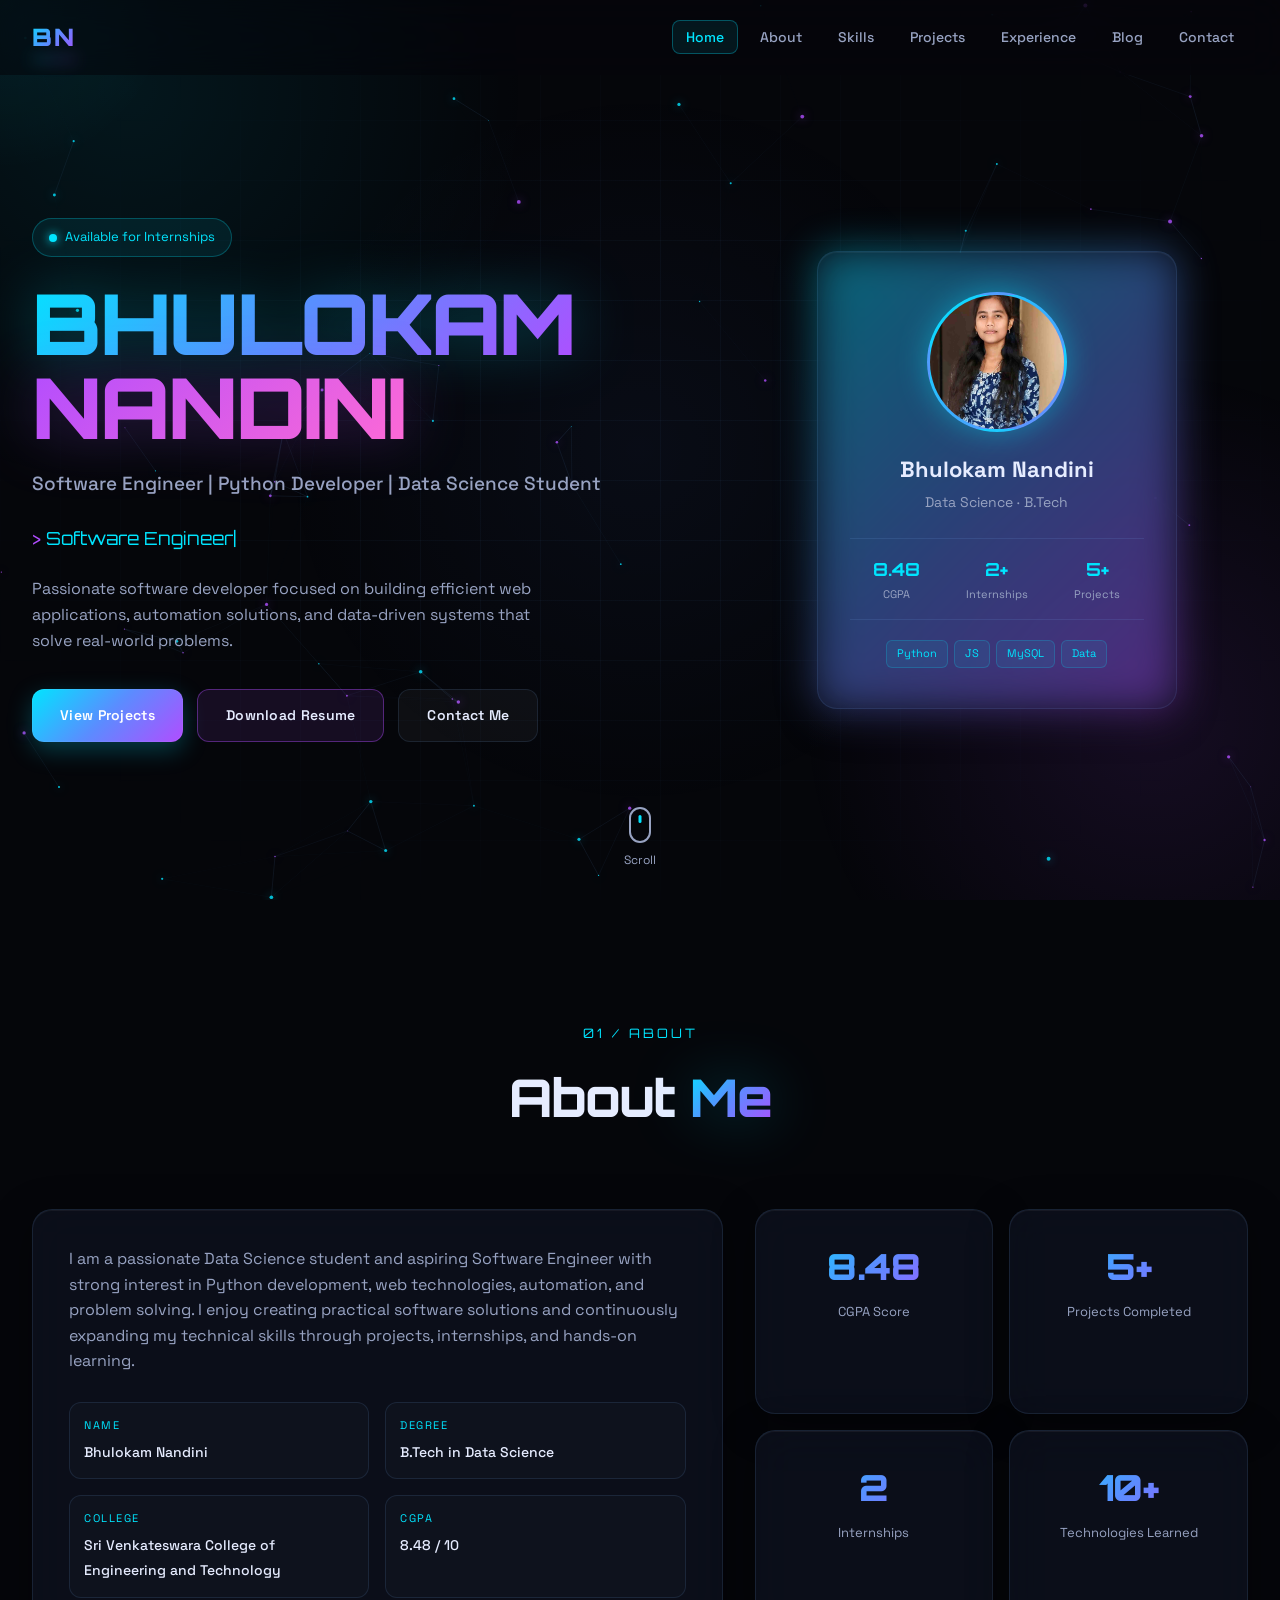
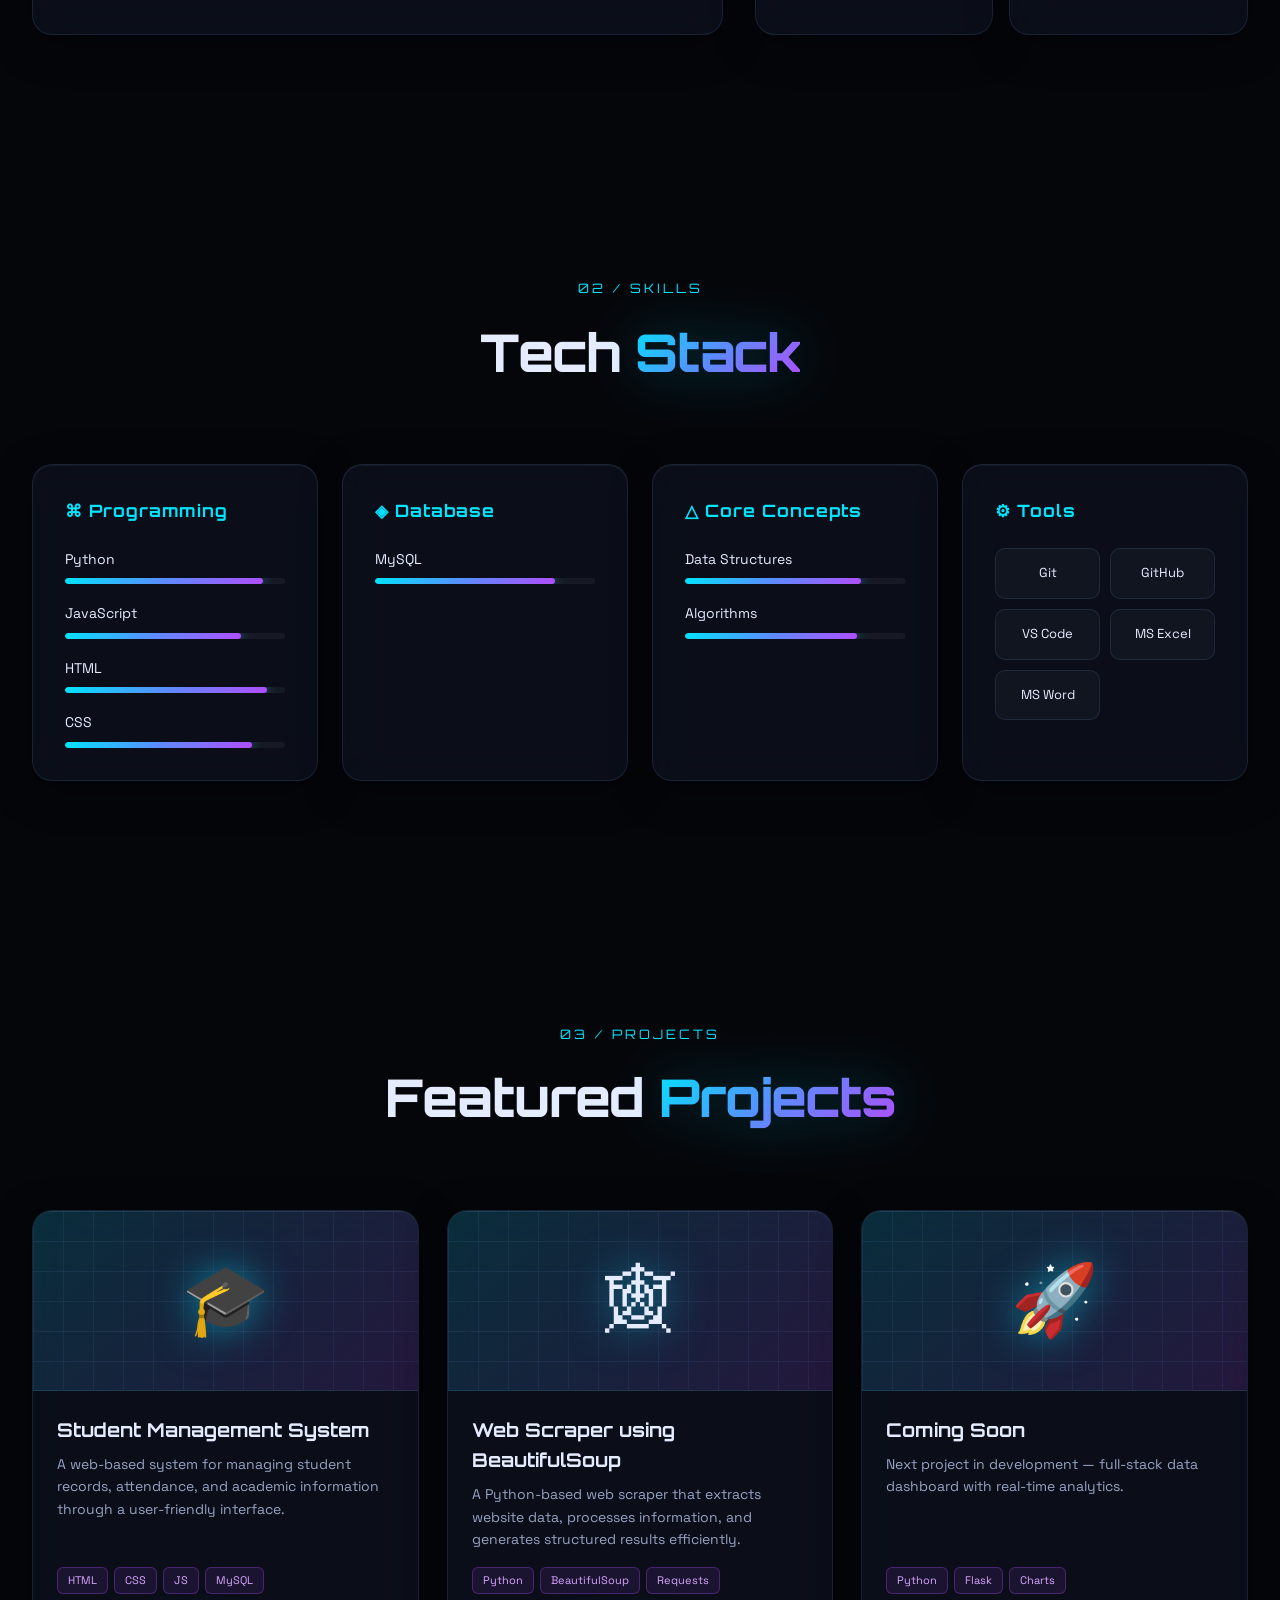
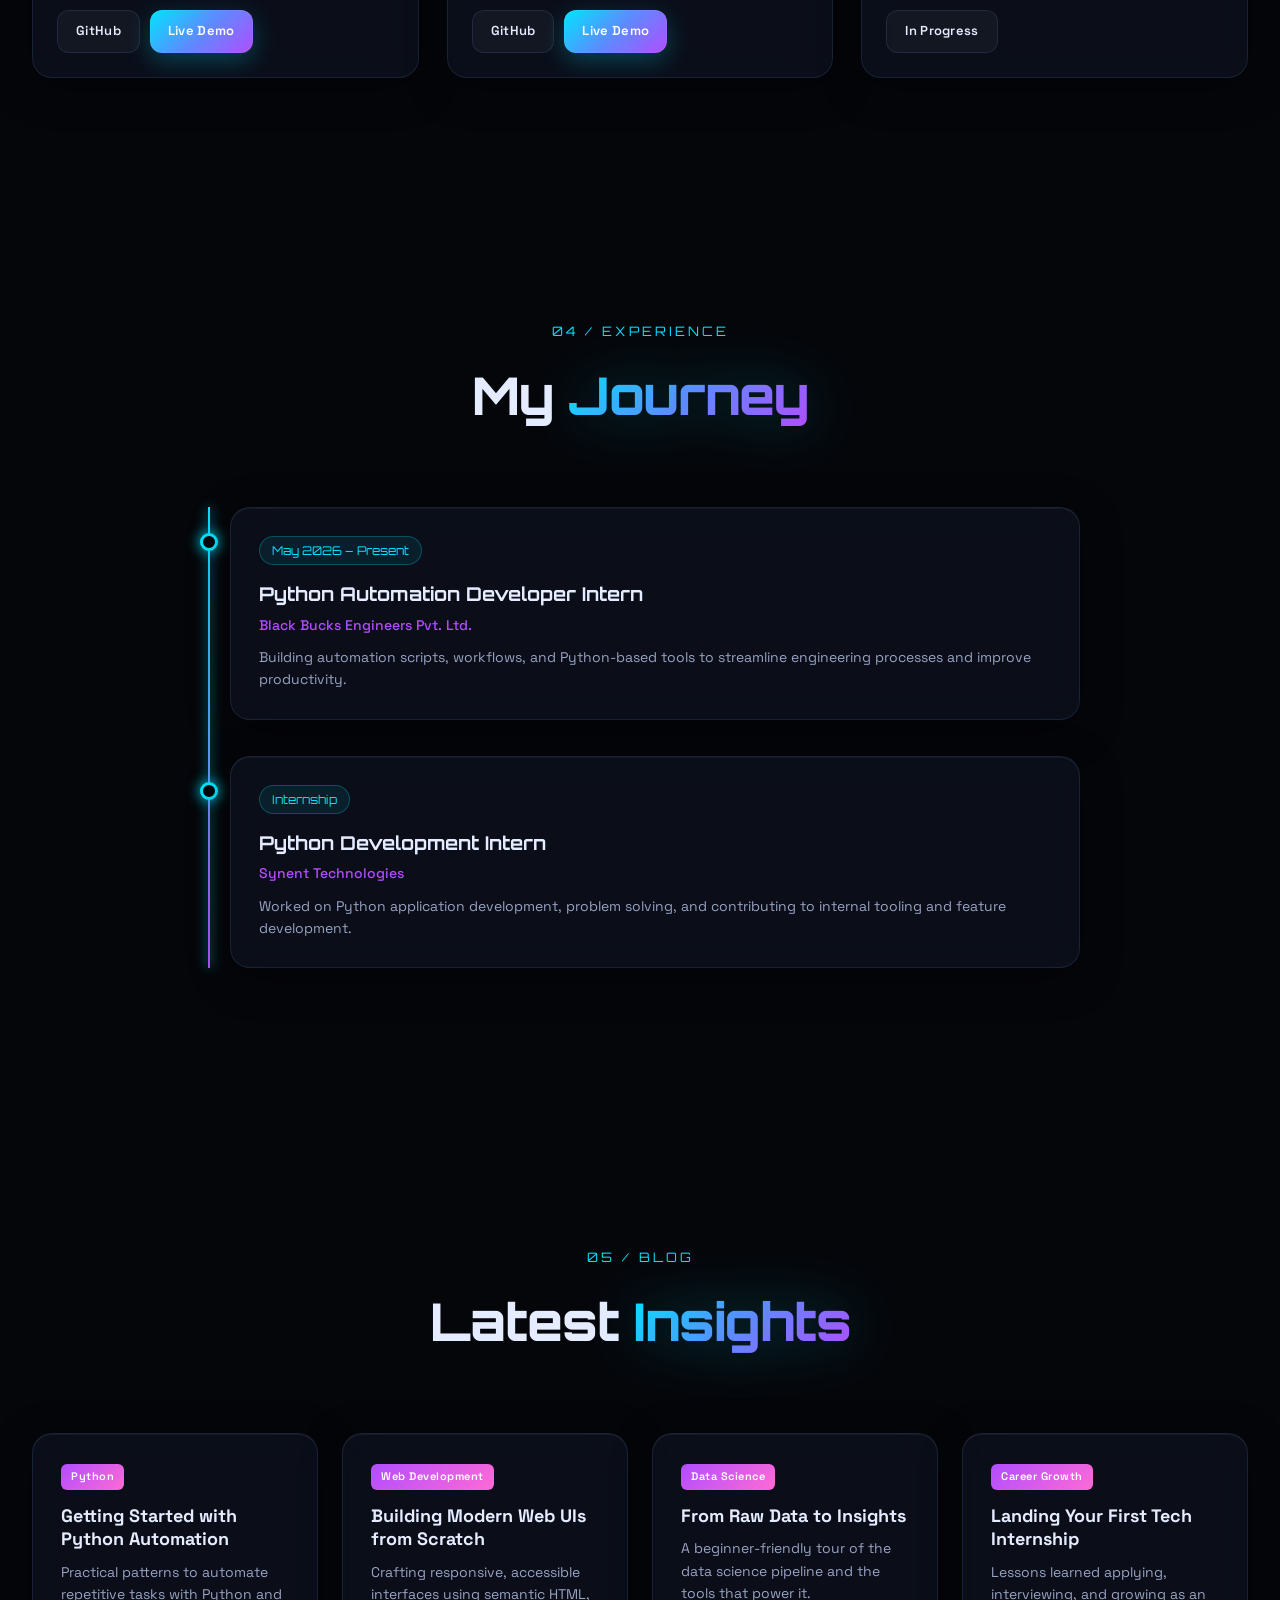
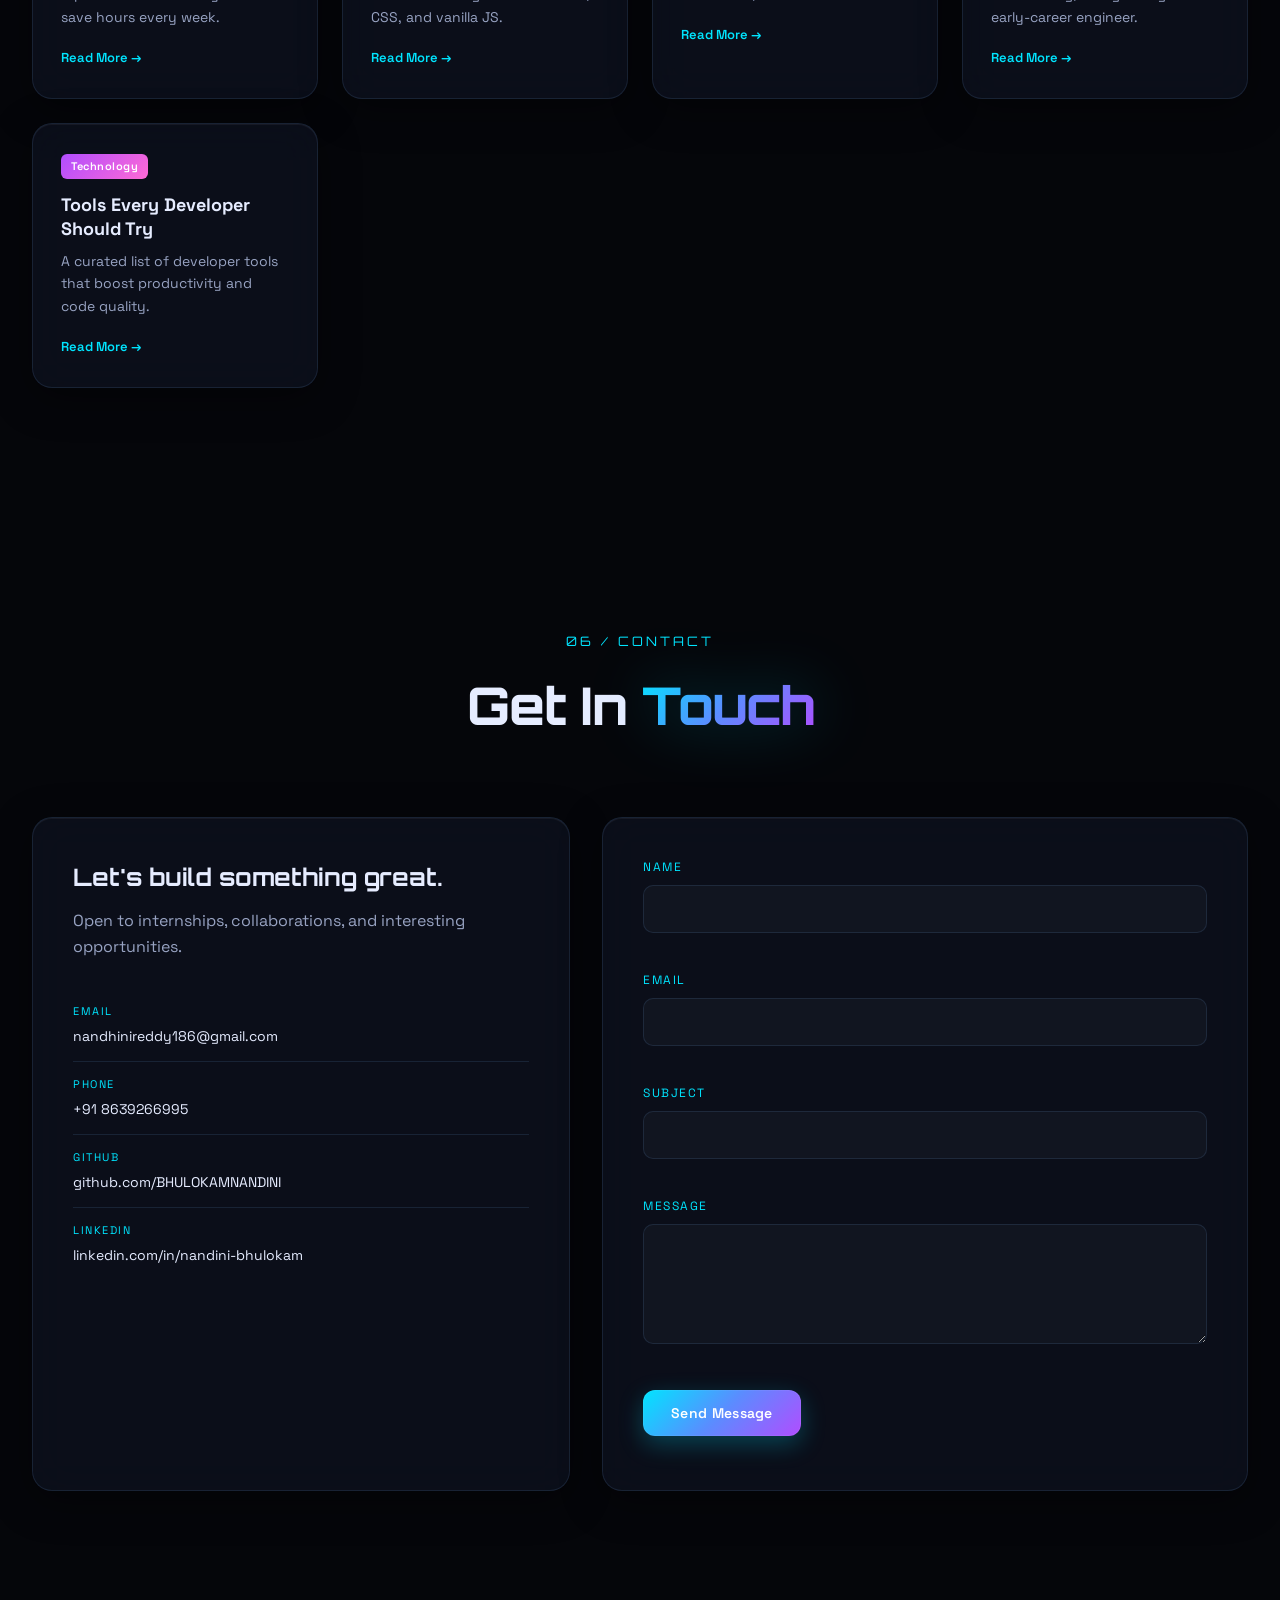
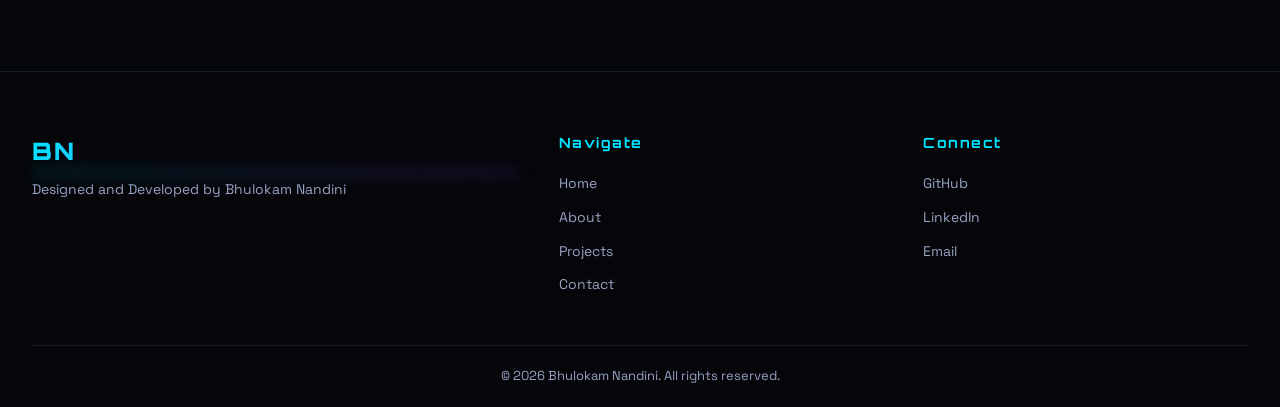
==== commit b8303fce: "Update index.html" ====
--- a/index.html
+++ b/index.html
@@ -12,7 +12,7 @@
 <link rel="preconnect" href="https://fonts.googleapis.com" />
 <link rel="preconnect" href="https://fonts.gstatic.com" crossorigin />
 <link href="https://fonts.googleapis.com/css2?family=Orbitron:wght@500;700;900&family=Space+Grotesk:wght@300;400;500;600;700&display=swap" rel="stylesheet" />
-<link rel="stylesheet" href="/style.css" />
+<link rel="stylesheet" href="style.css" />
 </head>
 <body>
   <!-- Loading Screen -->
@@ -69,14 +69,14 @@
         </p>
         <div class="hero-buttons">
           <a href="#projects" class="btn btn-primary">View Projects</a>
-          <a href="/resume.pdf" download class="btn btn-secondary">Download Resume</a>
+          <a href="resume.pdf" download class="btn btn-secondary">Download Resume</a>
           <a href="#contact" class="btn btn-ghost">Contact Me</a>
         </div>
       </div>
       <div class="hero-right reveal">
         <div class="profile-card glass">
           <div class="profile-glow"></div>
-          <div class="profile-avatar"><img src="/__l5e/assets-v1/65479c61-33d0-4bfd-a5a3-bbd1268068a1/nandini.jpg" alt="Bhulokam Nandini" /></div>
+          <div class="profile-avatar"><img src="profile.jpeg" alt="Bhulokam Nandini" /></div>
           <div class="profile-name">Bhulokam Nandini</div>
           <div class="profile-role">Data Science · B.Tech</div>
           <div class="profile-stats">
@@ -373,6 +373,6 @@
 
   <button class="scroll-top" id="scrollTop" aria-label="Scroll to top">↑</button>
 
-  <script src="/script.js"></script>
+  <script src="script.js"></script>
 </body>
 </html>
